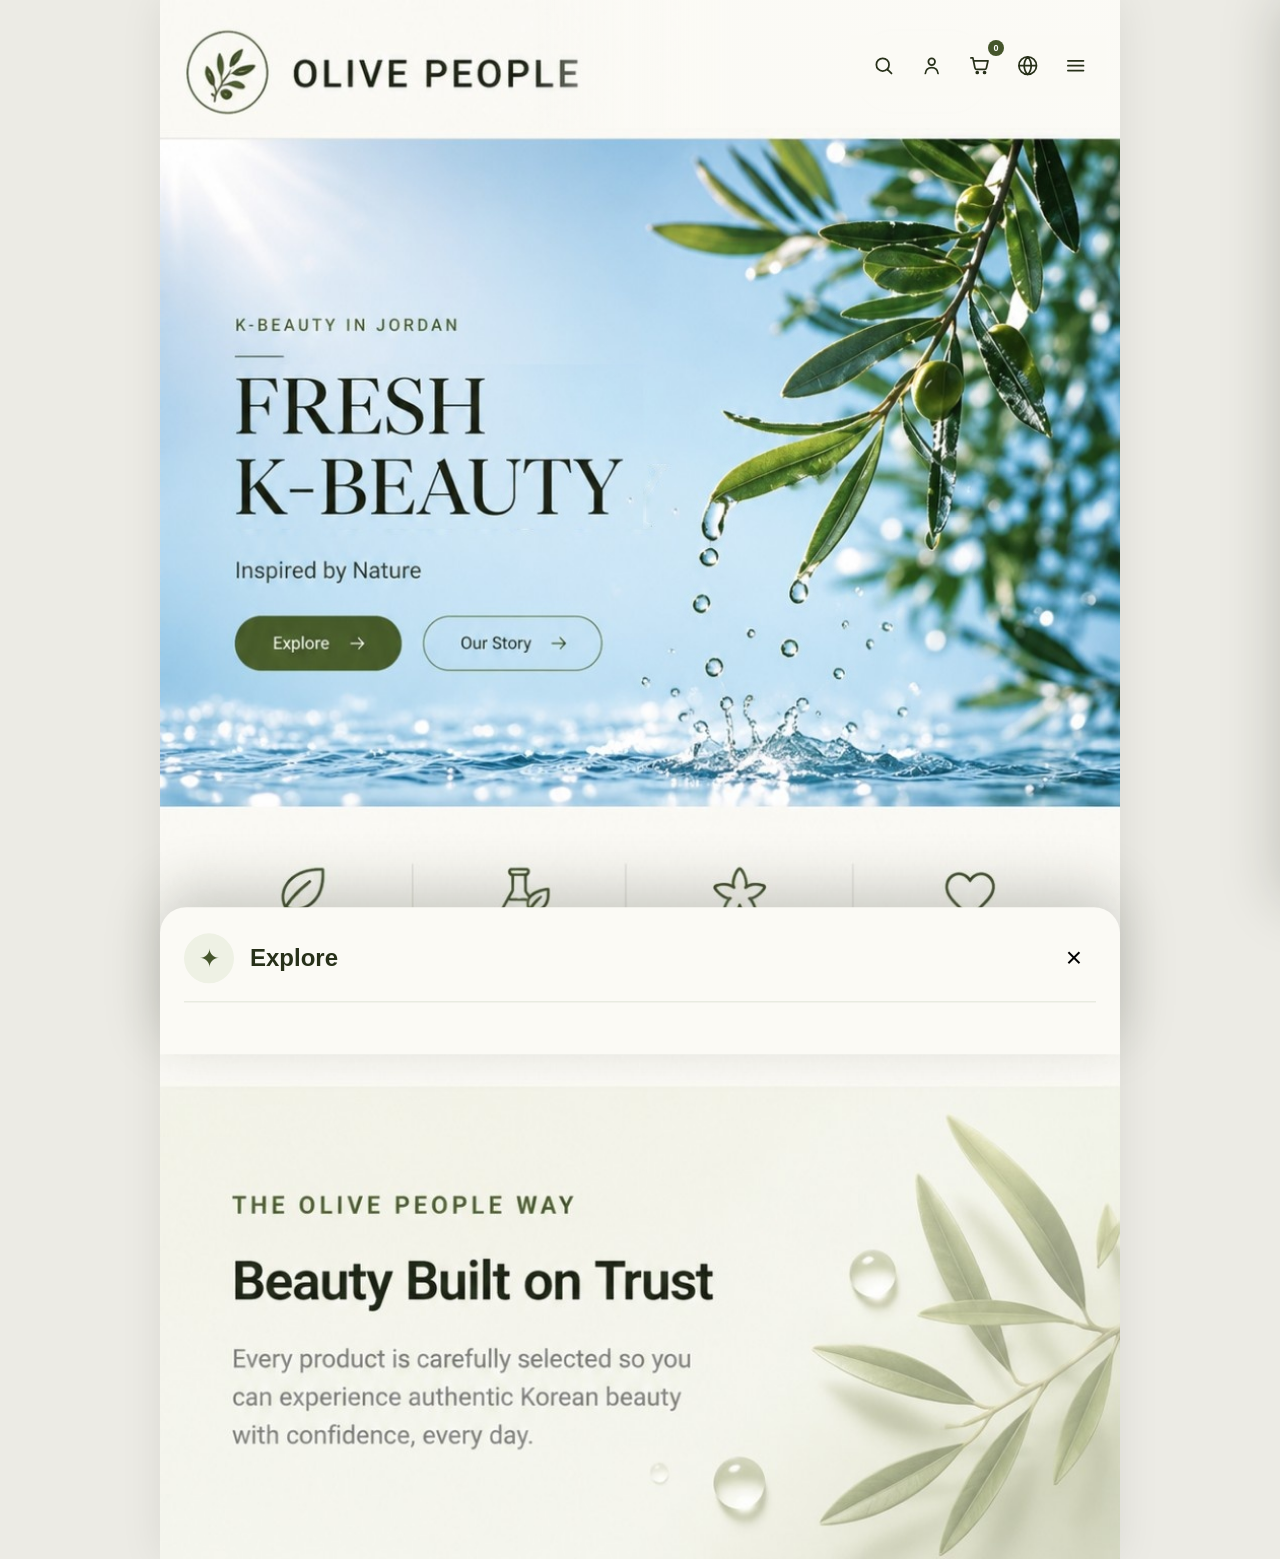
==== index.html @ f6ce46ef "Add files via upload" ====
<!DOCTYPE html>
<html lang="en">
<head>
<meta charset="UTF-8">
<meta name="viewport" content="width=device-width, initial-scale=1.0, viewport-fit=cover">
<title>OLIVE PEOPLE</title>
<style>
*{box-sizing:border-box}
html,body{margin:0;padding:0;background:#f7f6ef}
body{font-family:Arial,Helvetica,sans-serif}
.page{
  position:relative;
  width:100%;
  max-width:960px;
  margin:0 auto;
  background:#fff;
  min-height:0;
  overflow:hidden;
}
.design{
  display:block;
  width:100%;
  height:auto;
}
.leaf-motion{
  position:absolute;
  inset:0;
  width:100%;
  height:auto;
  pointer-events:none;
  transform-origin:88% 18%;
  will-change:transform;
  animation:oliveBreeze 9s ease-in-out infinite;
}
@keyframes oliveBreeze{
  0%,100%{transform:rotate(-0.35deg) translate3d(0,0,0) scale(1.001)}
  35%{transform:rotate(0.45deg) translate3d(1px,-1px,0) scale(1.003)}
  65%{transform:rotate(-0.15deg) translate3d(-1px,1px,0) scale(1.002)}
}

.sunlight-shift{
  position:absolute;
  inset:0;
  pointer-events:none;
  background:
    radial-gradient(circle at 72% 18%,
      rgba(255,255,235,0.17) 0%,
      rgba(255,255,230,0.08) 16%,
      rgba(255,255,255,0) 38%);
  mix-blend-mode:screen;
  opacity:.28;
  animation:lightBreath 9s ease-in-out infinite;
}
.drop-glint{
  position:absolute;
  width:10px;
  height:10px;
  border-radius:50%;
  pointer-events:none;
  background:radial-gradient(circle,
    rgba(255,255,255,.95) 0%,
    rgba(255,255,255,.55) 24%,
    rgba(255,255,255,0) 70%);
  filter:blur(.15px);
  opacity:0;
  animation:dropSparkle 9s ease-in-out infinite;
}
.drop-glint-1{left:73.5%;top:23.2%;animation-delay:.1s}
.drop-glint-2{left:81.8%;top:29.7%;width:8px;height:8px;animation-delay:.45s}
.drop-glint-3{left:67.4%;top:31.8%;width:7px;height:7px;animation-delay:.8s}

@keyframes lightBreath{
  0%,100%{opacity:.22;transform:translate3d(0,0,0) scale(1)}
  35%{opacity:.36;transform:translate3d(2px,-1px,0) scale(1.01)}
  65%{opacity:.27;transform:translate3d(-1px,1px,0) scale(1.004)}
}
@keyframes dropSparkle{
  0%,18%,100%{opacity:0;transform:scale(.65)}
  30%{opacity:.85;transform:scale(1.1)}
  40%{opacity:.18;transform:scale(.9)}
  58%{opacity:.58;transform:scale(1)}
  72%{opacity:0;transform:scale(.7)}
}


.water-shimmer{
position:absolute;
left:48%;
bottom:6%;
width:46%;
height:22%;
pointer-events:none;
overflow:hidden;
}
.water-shimmer::before{
content:"";
position:absolute;
top:0;left:-60%;
width:45%;
height:100%;
background:linear-gradient(100deg,
rgba(255,255,255,0) 0%,
rgba(255,255,255,.10) 40%,
rgba(255,255,255,.35) 50%,
rgba(255,255,255,.10) 60%,
rgba(255,255,255,0) 100%);
filter:blur(8px);
animation:waterSweep 11s ease-in-out infinite;
}
@keyframes waterSweep{
0%,72%,100%{transform:translateX(0);opacity:0}
75%{opacity:.15}
80%{transform:translateX(210%);opacity:.75}
85%{opacity:.08}
}
.drop-glint{animation:dropSparkleRandom 11s ease-in-out infinite!important;}
@keyframes dropSparkleRandom{
0%,74%,100%{opacity:0;transform:scale(.7)}
78%{opacity:.95;transform:scale(1.15)}
81%{opacity:.15;transform:scale(.95)}
}

@media (prefers-reduced-motion: reduce){
  .leaf-motion,.sunlight-shift,.drop-glint{animation:none}
}
@media(min-width:961px){
  body{background:#ecebe5}
  .page{box-shadow:0 0 40px rgba(0,0,0,.08)}
}

/* OP Interactive Cards */
.trust-card,[data-card],.card-click{cursor:pointer;transition:transform .25s ease,box-shadow .25s ease}.trust-card:hover,[data-card]:hover,.card-click:hover{transform:translateY(-6px);box-shadow:0 16px 40px rgba(0,0,0,.12)}.trust-card:active,[data-card]:active,.card-click:active{transform:scale(.98)}.trust-card img,[data-card] img,.card-click img{transition:transform .25s ease}.trust-card:hover img,[data-card]:hover img,.card-click:hover img{transform:scale(1.05)}
.hotspot{position:absolute;z-index:20;display:block;padding:0;color:transparent;background:transparent;border:0;border-radius:999px;cursor:pointer;text-decoration:none;-webkit-tap-highlight-color:transparent}.hotspot:focus-visible{outline:3px solid rgba(69,85,43,.65);outline-offset:3px}.hotspot:hover{background:rgba(255,255,255,.08)}
.hotspot-explore{left:5.2%;top:32.5%;width:21%;height:12.2%}.hotspot-story{position:absolute;z-index:999;left:27.1%;top:39.15%;width:19.2%;height:4.7%;display:block;margin:0;padding:0;color:transparent;background:transparent;border:0;border-radius:999px;cursor:pointer;pointer-events:auto;touch-action:manipulation;-webkit-tap-highlight-color:transparent;transition:background-color .16s ease,box-shadow .16s ease,transform .12s ease}.hotspot-story:hover{background:rgba(63,74,36,.08);box-shadow:0 5px 16px rgba(39,48,25,.12)}.hotspot-story:active,.hotspot-story.is-pressed{background:rgba(63,74,36,.14);box-shadow:inset 0 2px 5px rgba(39,48,25,.20);transform:scale(.96)}.hotspot-language{left:70.8%;top:0;width:17.3%;height:8.2%}.hotspot-menu{left:87.8%;top:0;width:11.5%;height:8.2%}.hotspot-authentic{left:0;top:49.7%;width:25%;height:19.3%}.hotspot-quality{left:25%;top:49.7%;width:25%;height:19.3%}.hotspot-selection{left:50%;top:49.7%;width:25%;height:19.3%}.hotspot-customer{left:75%;top:49.7%;width:25%;height:19.3%}
.hotspot-explore{min-height:44px}
.drawer-backdrop{position:fixed;inset:0;z-index:80;background:rgba(22,28,18,.35);opacity:0;visibility:hidden;transition:.25s}.menu-drawer{position:fixed;z-index:90;top:0;right:0;width:min(84vw,360px);height:100dvh;padding:max(28px,env(safe-area-inset-top)) max(28px,env(safe-area-inset-right)) max(28px,env(safe-area-inset-bottom)) 28px;background:#fbfaf5;box-shadow:-18px 0 55px rgba(30,38,24,.22);transform:translateX(105%);transition:transform .28s ease;overflow:auto}.drawer-backdrop.open{opacity:1;visibility:visible}.menu-drawer.open{transform:translateX(0)}
.drawer-head{display:flex;align-items:center;justify-content:space-between;padding-bottom:22px;border-bottom:1px solid #dfe3d6}.drawer-head strong{color:#273019;letter-spacing:.08em}.drawer-close{width:42px;height:42px;border:0;background:transparent;font-size:28px;cursor:pointer}.drawer-nav{display:flex;flex-direction:column;padding:18px 0}.drawer-nav a{padding:15px 4px;color:#273019;text-decoration:none;font-weight:700;border-bottom:1px solid #e7e9df}
.content-backdrop{position:fixed;inset:0;z-index:100;background:rgba(22,28,18,.46);opacity:0;visibility:hidden;transition:.25s}.content-panel{position:fixed;z-index:110;right:0;bottom:0;left:0;max-width:960px;max-height:82dvh;margin:0 auto;padding:26px 24px max(34px,env(safe-area-inset-bottom));background:#fbfaf5;border-radius:26px 26px 0 0;box-shadow:0 -18px 55px rgba(30,38,24,.22);transform:translateY(105%);transition:transform .3s ease;overflow:auto}.content-backdrop.open{opacity:1;visibility:visible}.content-panel.open{transform:translateY(0)}.panel-head{display:grid;grid-template-columns:54px 1fr 44px;align-items:center;gap:12px;padding-bottom:18px;border-bottom:1px solid #dfe3d6}.panel-icon{width:50px;height:50px;display:grid;place-items:center;color:#45552b;background:#eef1e4;border-radius:50%;font-size:25px}.panel-head h2{margin:0;color:#273019;font-size:24px}.panel-close{width:44px;height:44px;border:0;background:transparent;font-size:28px;cursor:pointer}.panel-intro{margin:18px 0;color:#687060;line-height:1.55}.panel-grid{display:grid;grid-template-columns:repeat(2,1fr);gap:10px}.panel-item{min-height:74px;padding:15px;display:flex;align-items:center;gap:11px;color:#273019;background:white;border:1px solid #dfe3d6;border-radius:14px;text-decoration:none;font-weight:700}.panel-item-icon{font-size:21px}.panel-item:hover{border-color:#9aa787;transform:translateY(-2px)}
.live-content,.site-footer{display:none}.live-content{max-width:960px;margin:0 auto;background:#fbfaf5;color:#20231c;font-family:Arial,"Noto Sans Arabic",sans-serif}.live-section{padding:78px 42px;scroll-margin-top:20px}.live-section:nth-child(even){background:#f0f2e9}.live-kicker{margin:0 0 12px;color:#4b5d31;font-size:12px;font-weight:800;letter-spacing:.2em}.live-section h2{margin:0;font-size:clamp(34px,6vw,62px);line-height:1.04;color:#273019;letter-spacing:-.045em}.live-intro{max-width:610px;margin:20px 0 0;color:#687060;font-size:17px;line-height:1.65}
.category-grid{display:grid;grid-template-columns:repeat(5,1fr);gap:12px;margin-top:40px}.category-button{min-height:190px;padding:20px 14px;display:flex;flex-direction:column;justify-content:flex-end;color:white;text-align:left;border:0;border-radius:20px;background:linear-gradient(145deg,#aebc95,#40522e);cursor:pointer;box-shadow:inset 0 -90px 65px rgba(30,39,22,.3);transition:transform .22s ease,box-shadow .22s ease}.category-button:nth-child(2){background:linear-gradient(145deg,#d9b8af,#8e5e59)}.category-button:nth-child(3){background:linear-gradient(145deg,#c9ac85,#73553b)}.category-button:nth-child(4){background:linear-gradient(145deg,#abc5af,#48684f)}.category-button:nth-child(5){background:linear-gradient(145deg,#e0b970,#985632)}.category-button:hover,.category-button.active{transform:translateY(-5px);box-shadow:inset 0 -90px 65px rgba(30,39,22,.28),0 14px 28px rgba(39,48,25,.16)}.category-button strong{font-size:14px;letter-spacing:.04em}.category-button span{margin-top:6px;font-size:11px;opacity:.88}
.category-result{min-height:84px;margin-top:18px;padding:20px 22px;color:#4e5748;background:white;border:1px solid #dfe3d6;border-radius:16px}.store-card{margin-top:35px;padding:28px;color:white;background:#273019;border-radius:22px}.store-card strong,.store-card span{display:block}.store-card span{margin-top:8px;color:#d7ddce}.contact-link{display:inline-block;margin-top:26px;padding:13px 22px;color:white;background:#45552b;border-radius:999px;text-decoration:none;font-weight:700}.site-footer{max-width:960px;margin:0 auto;padding:32px 30px;color:#d8ddcf;background:#273019;text-align:center;font-size:13px}html[dir="rtl"] .live-content,html[dir="rtl"] .category-button{text-align:right}.reveal{opacity:0;transform:translateY(24px);transition:opacity .7s ease,transform .7s ease}.reveal.visible{opacity:1;transform:none}
@media(max-width:700px){.live-section{padding:60px 22px}.category-grid{grid-template-columns:repeat(2,1fr)}.category-button{min-height:150px}.category-button:last-child{grid-column:1/-1}.live-intro{font-size:15px}.content-panel{padding:22px 18px max(28px,env(safe-area-inset-bottom))}.panel-grid{grid-template-columns:1fr}}@media(max-width:360px){.category-grid{grid-template-columns:1fr}.category-button,.category-button:last-child{grid-column:auto;min-height:130px}.panel-head{grid-template-columns:44px 1fr 44px}.panel-icon{width:42px;height:42px}.panel-head h2{font-size:21px}}@media(prefers-reduced-motion:reduce){.reveal{opacity:1;transform:none;transition:none}.drawer-backdrop,.menu-drawer,.content-backdrop,.content-panel{transition:none}}
.drawer-nav button{padding:15px 4px;color:#273019;text-align:left;font:inherit;font-weight:700;background:transparent;border:0;border-bottom:1px solid #e7e9df;cursor:pointer}

/* ===== SHOPPING HEADER: edit this section for search/account/cart/language ===== */
.shop-header{
  position:absolute;z-index:60;top:0;right:0;left:39%;height:8.2%;
  display:flex;align-items:center;justify-content:flex-end;gap:clamp(3px,1vw,11px);
  padding:0 clamp(10px,2.1vw,22px) 0 10px;
  background:linear-gradient(90deg,rgba(251,250,245,0),rgba(251,250,245,.78) 16%,rgba(251,250,245,.94) 34%);
}
.shop-search-wrap{flex:1;min-width:0;display:flex;justify-content:flex-end;align-items:center}
.shop-search-form{
  width:0;opacity:0;visibility:hidden;overflow:hidden;display:flex;align-items:center;
  border-bottom:1px solid rgba(39,48,25,.42);transition:width .28s ease,opacity .2s ease;
}
.shop-header.search-open .shop-search-form{width:100%;opacity:1;visibility:visible}
.shop-search-input{width:100%;min-width:0;padding:8px 4px;border:0;outline:0;background:transparent;color:#273019;font-size:clamp(11px,1.55vw,15px)}
.shop-search-input::placeholder{color:#7c8174;opacity:.76}
.shop-actions{
  position:relative;display:flex;align-items:center;gap:clamp(0px,.28vw,3px);flex:0 0 auto;
  transform:translateY(2px);padding-left:2px;background:#fbfaf5;
  box-shadow:0 0 0 8px #fbfaf5;
}
.shop-icon{
  position:relative;width:clamp(34px,4.7vw,45px);height:clamp(34px,4.7vw,45px);padding:0;
  display:grid;place-items:center;border:0;border-radius:50%;color:#273019;background:transparent;cursor:pointer;
  appearance:none;-webkit-appearance:none;outline:0;box-shadow:none;
  -webkit-tap-highlight-color:transparent;transition:background .18s ease,transform .12s ease;
}
.shop-icon:hover,.shop-icon:focus-visible{background:rgba(63,74,36,.09);outline:none}
.shop-icon:active{transform:scale(.94)}
.shop-icon svg{width:52%;height:52%;fill:none;stroke:currentColor;stroke-width:1.8;stroke-linecap:round;stroke-linejoin:round}
.cart-count{
  position:absolute;top:-3px;right:-2px;min-width:16px;height:16px;padding:0 3px;
  display:grid;place-items:center;color:white;background:#45552b;border-radius:999px;
  font-size:9px;font-weight:700;line-height:1;
}
.language-popover,.account-popover{
  position:absolute;top:78%;right:clamp(12px,2.4vw,26px);width:148px;padding:7px;
  display:none;background:#fff;border:1px solid #dfe3d6;border-radius:13px;box-shadow:0 12px 30px rgba(39,48,25,.16);
}
.language-popover.open,.account-popover.open{display:block}
.account-popover{right:clamp(98px,12vw,124px);width:190px}
.shop-popover-button{width:100%;padding:10px 11px;text-align:left;color:#273019;background:transparent;border:0;border-radius:8px;font:inherit;font-size:13px;cursor:pointer}
.shop-popover-button:hover{background:#f0f2e9}
.shop-popover-note{margin:0;padding:8px 10px 10px;color:#687060;font-size:11px;line-height:1.45}
.header-menu-icon{display:none}
@media(max-width:560px){
  .shop-header{left:34%;gap:1px;padding-right:7px;background:transparent}
  .shop-header.search-open{left:24%;background:linear-gradient(90deg,rgba(251,250,245,0),rgba(251,250,245,.94) 16%,#fbfaf5 30%)}
  .shop-actions{gap:0;transform:translateY(2px)}
  .shop-icon{width:28px;height:31px}
  .header-menu-button{width:31px}
  .cart-count{top:-2px;right:-4px;min-width:15px;height:15px;padding:0 3px;font-size:8px}
  .shop-icon:hover,.shop-icon:focus,.shop-icon:focus-visible{background:transparent;box-shadow:none;outline:0}
  .shop-header.search-open .account-button{display:none}
  .shop-search-input{font-size:10px}
  .language-popover{right:7px;top:84%}
  .account-popover{right:70px;top:84%}
}
</style>
</head>
<body>
<main class="page">
  <img class="design" src="[data-uri]" alt="OLIVE PEOPLE Fresh K-Beauty homepage">
  <img class="leaf-motion" src="[data-uri]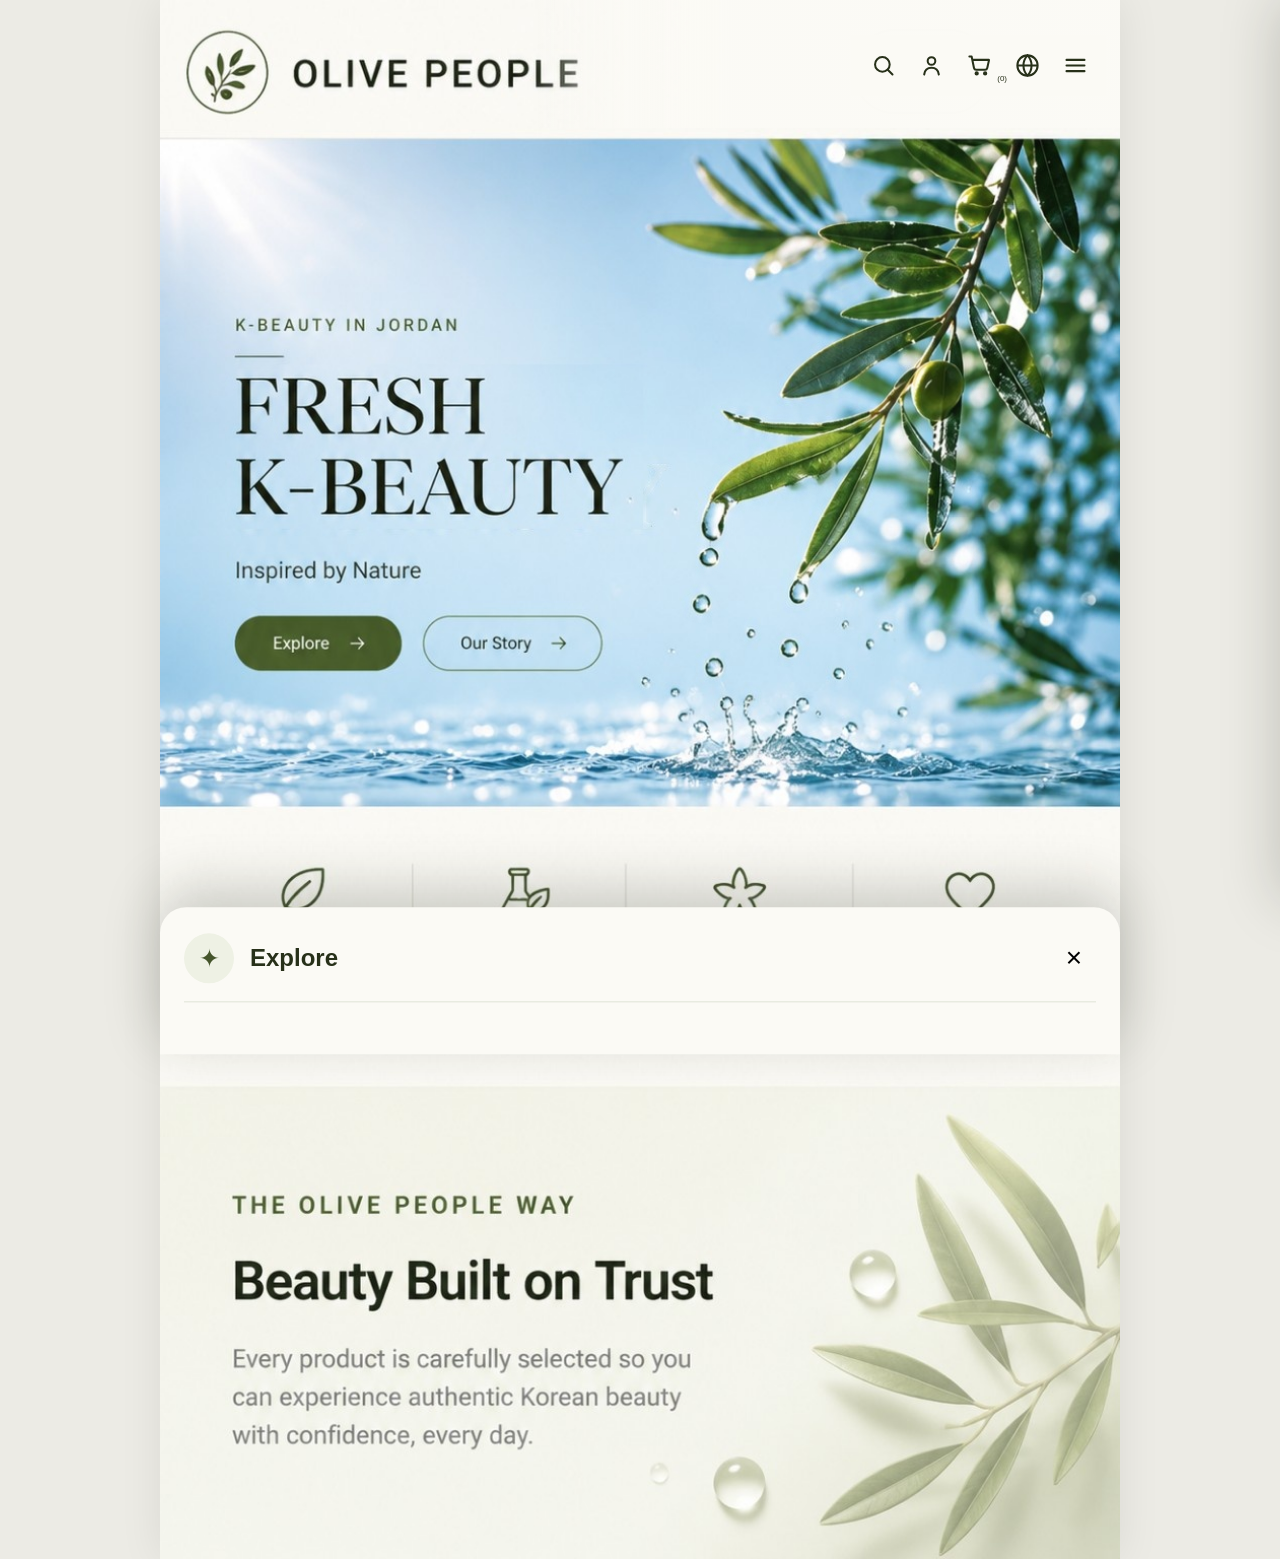
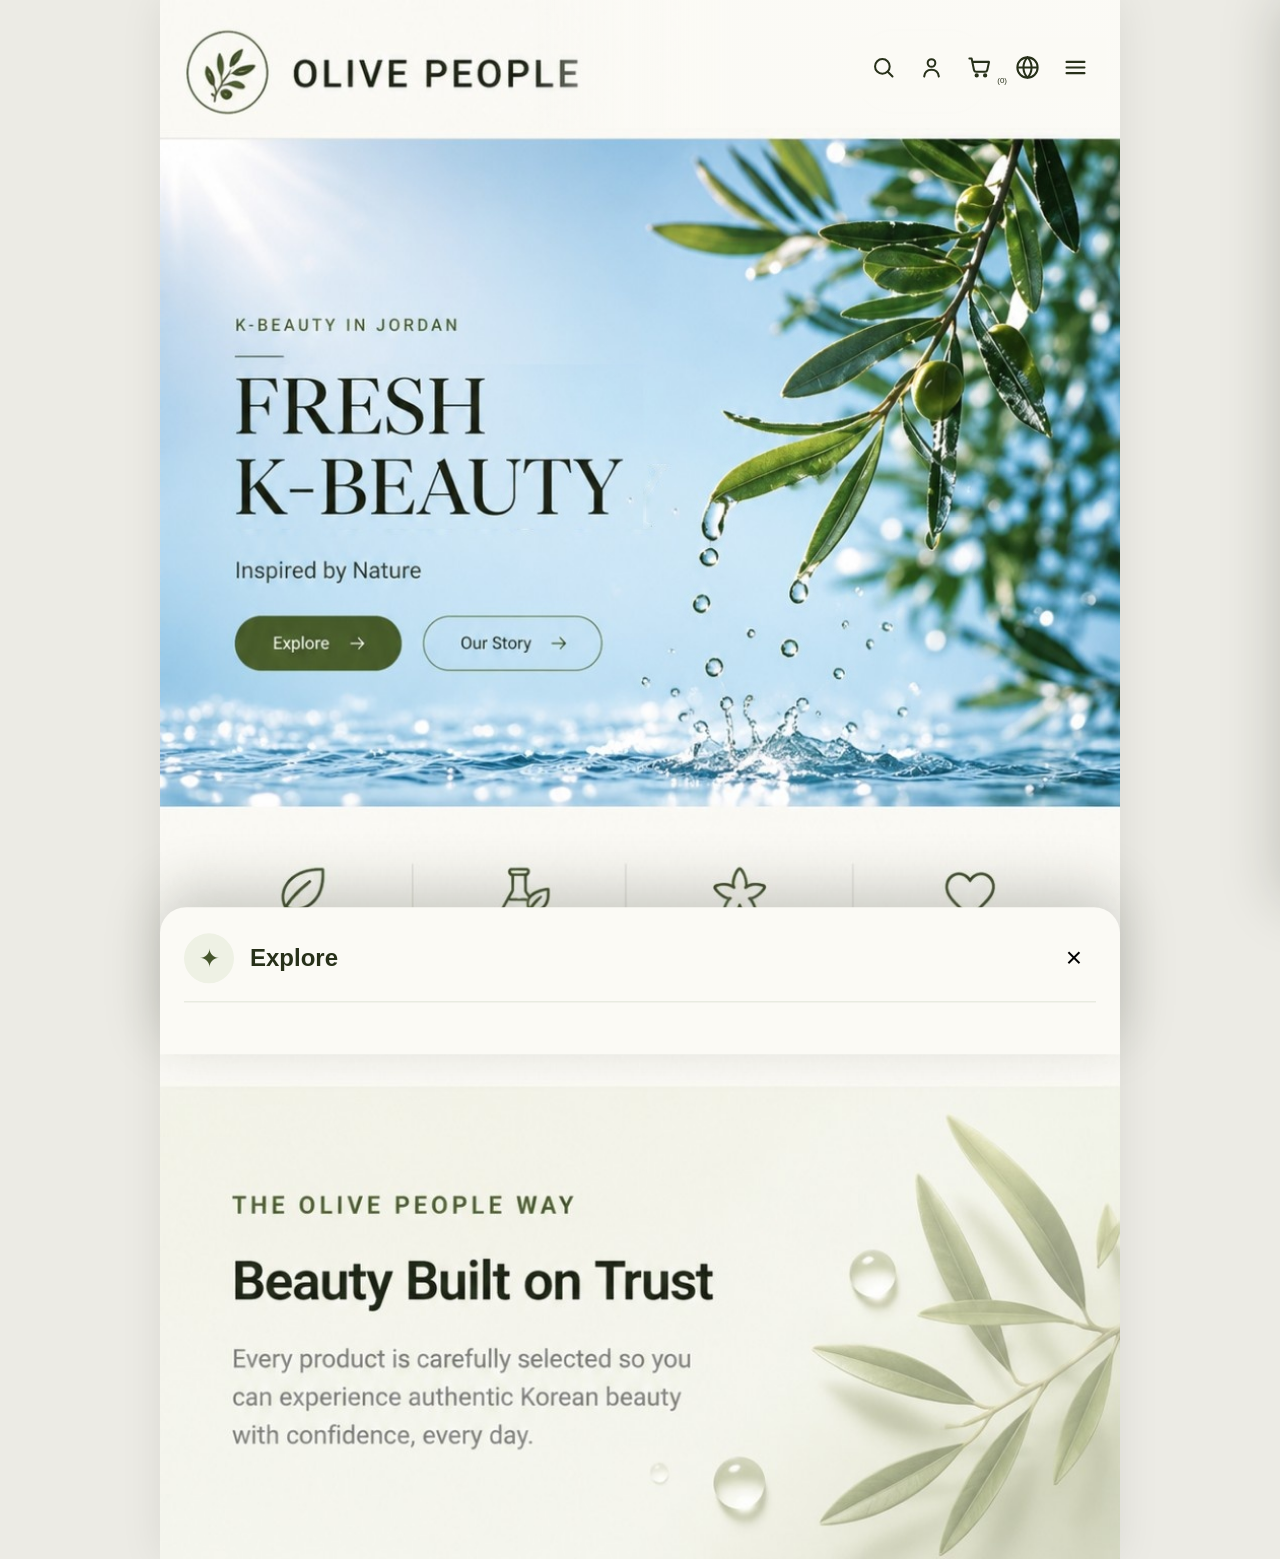
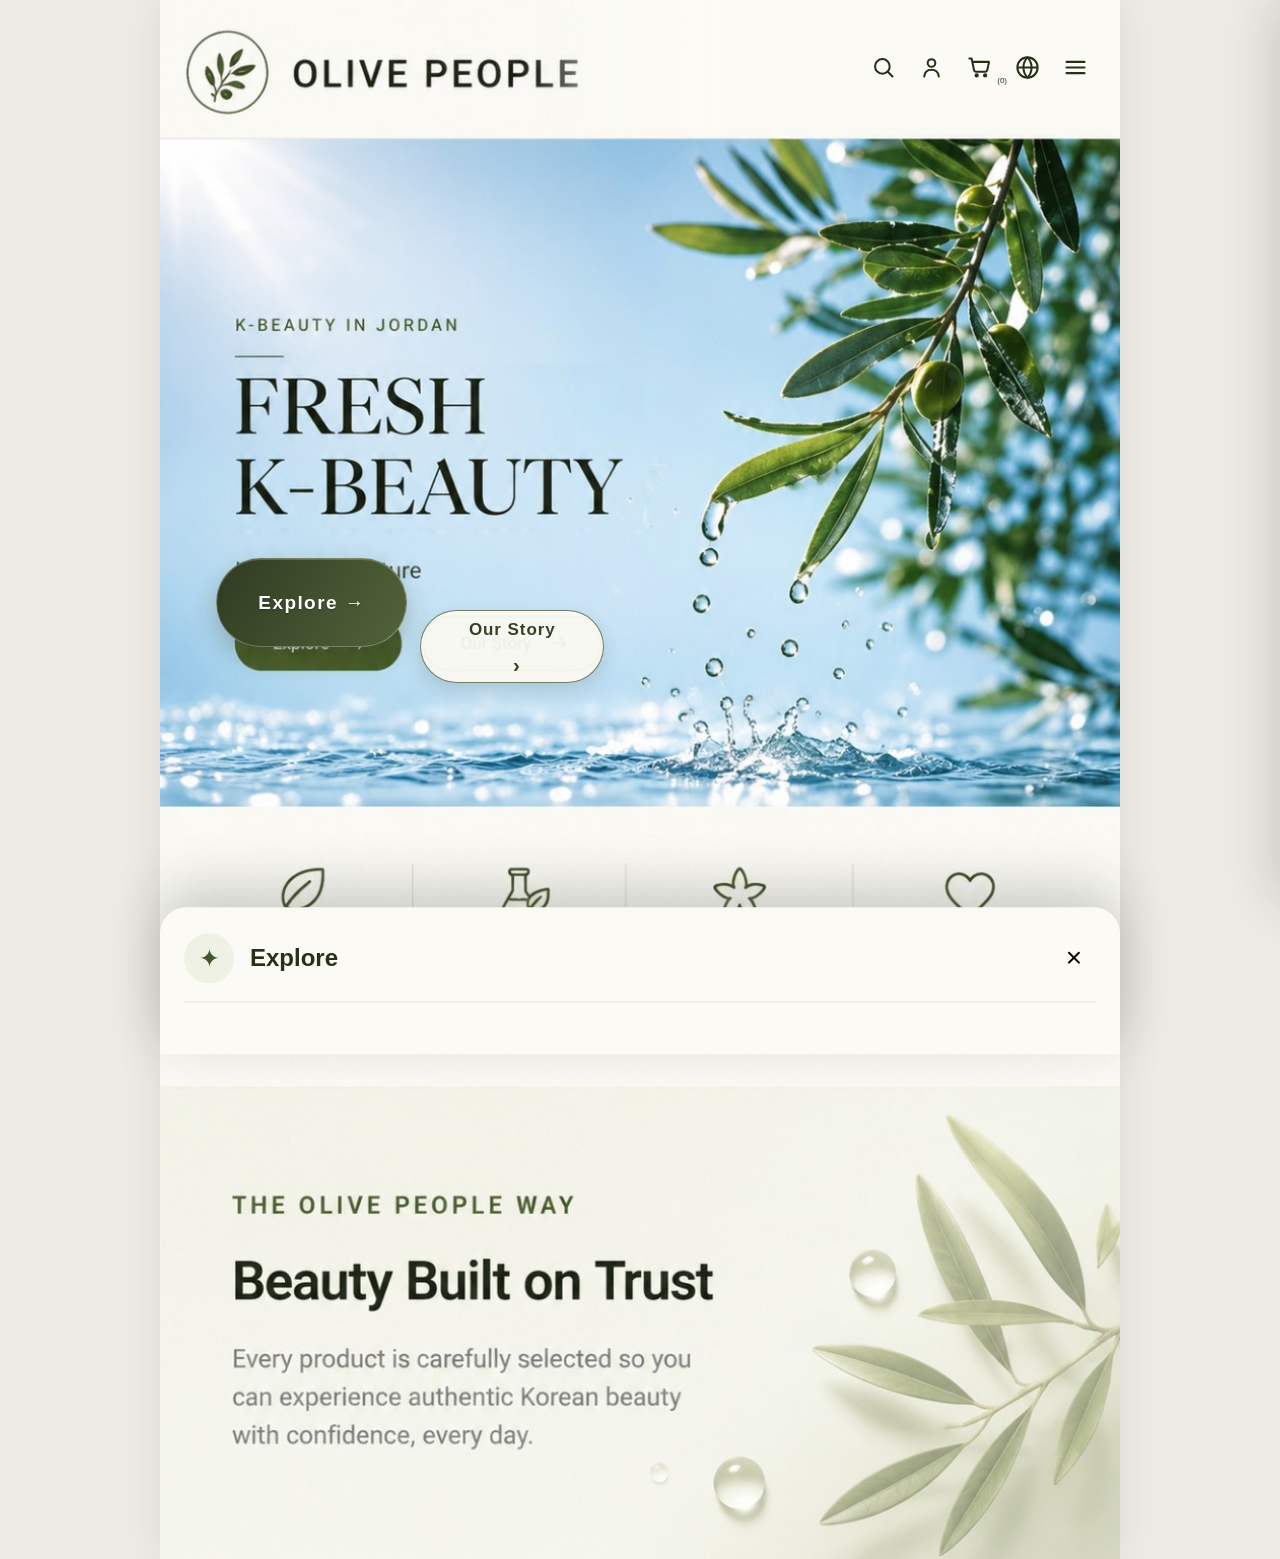
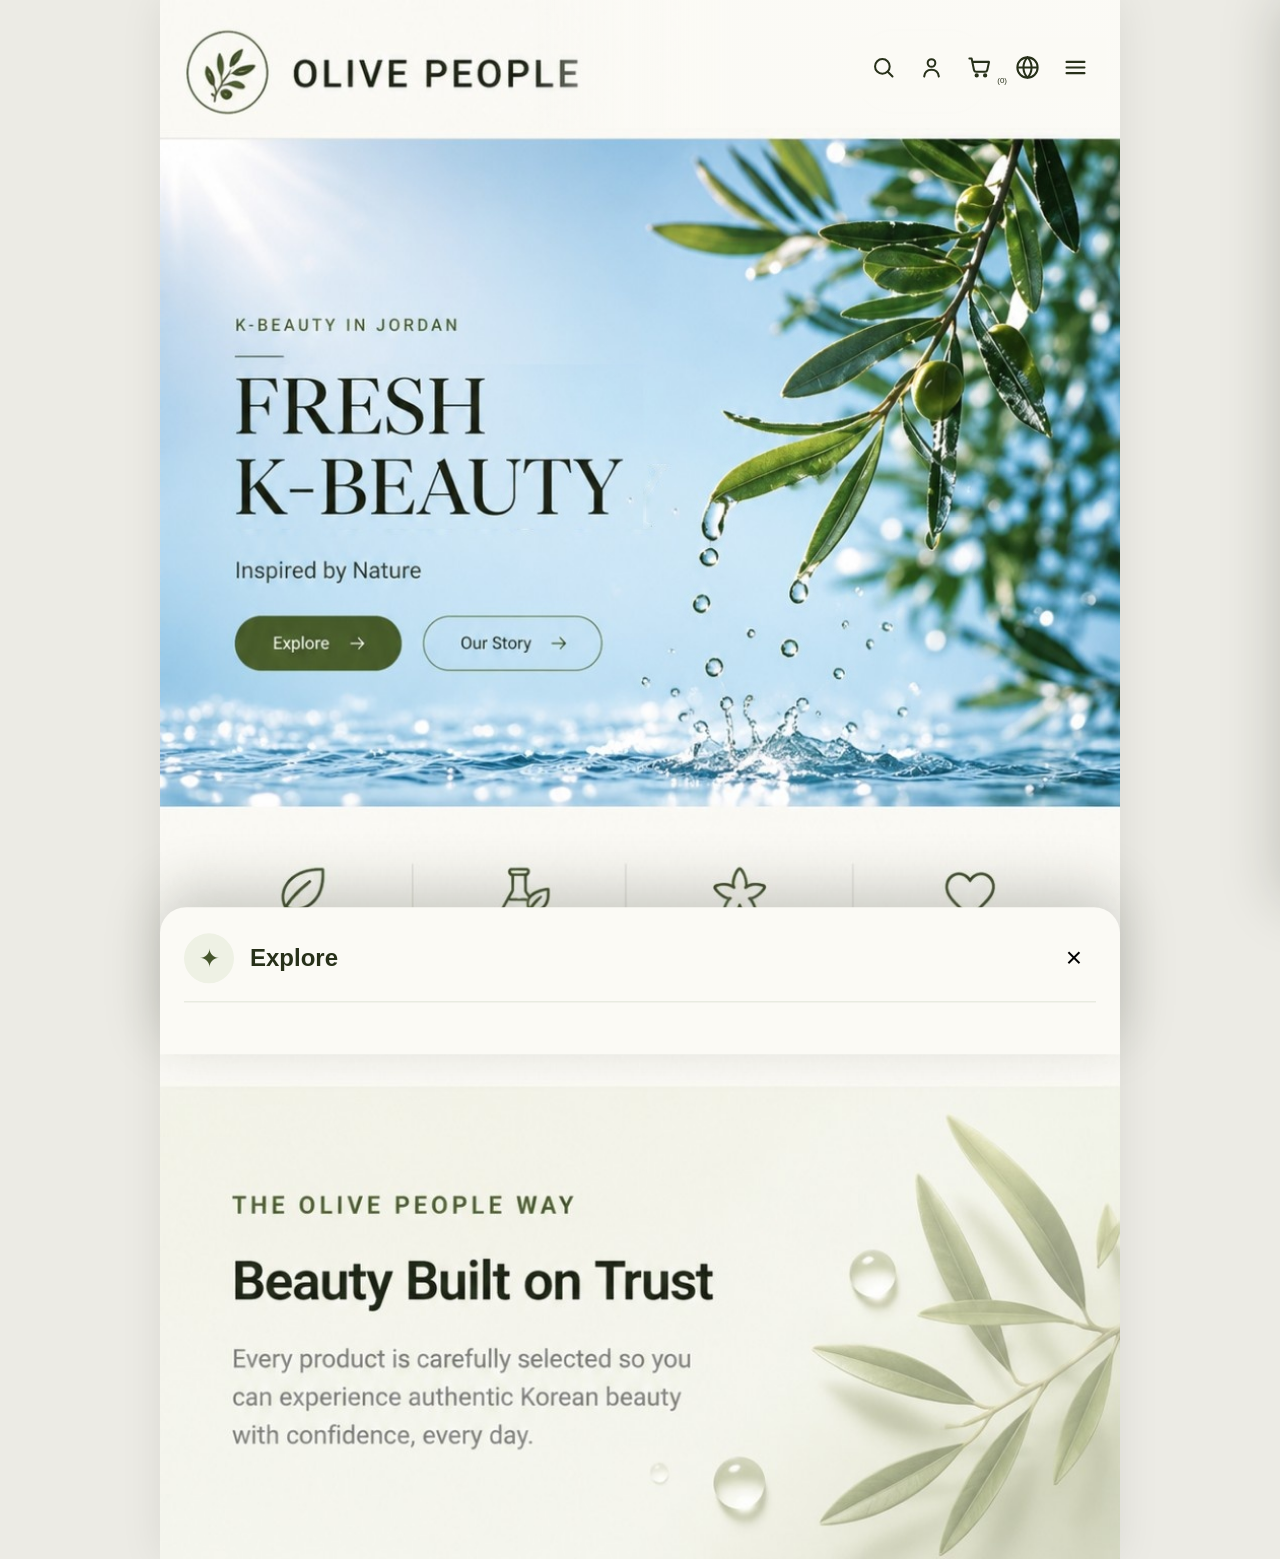
